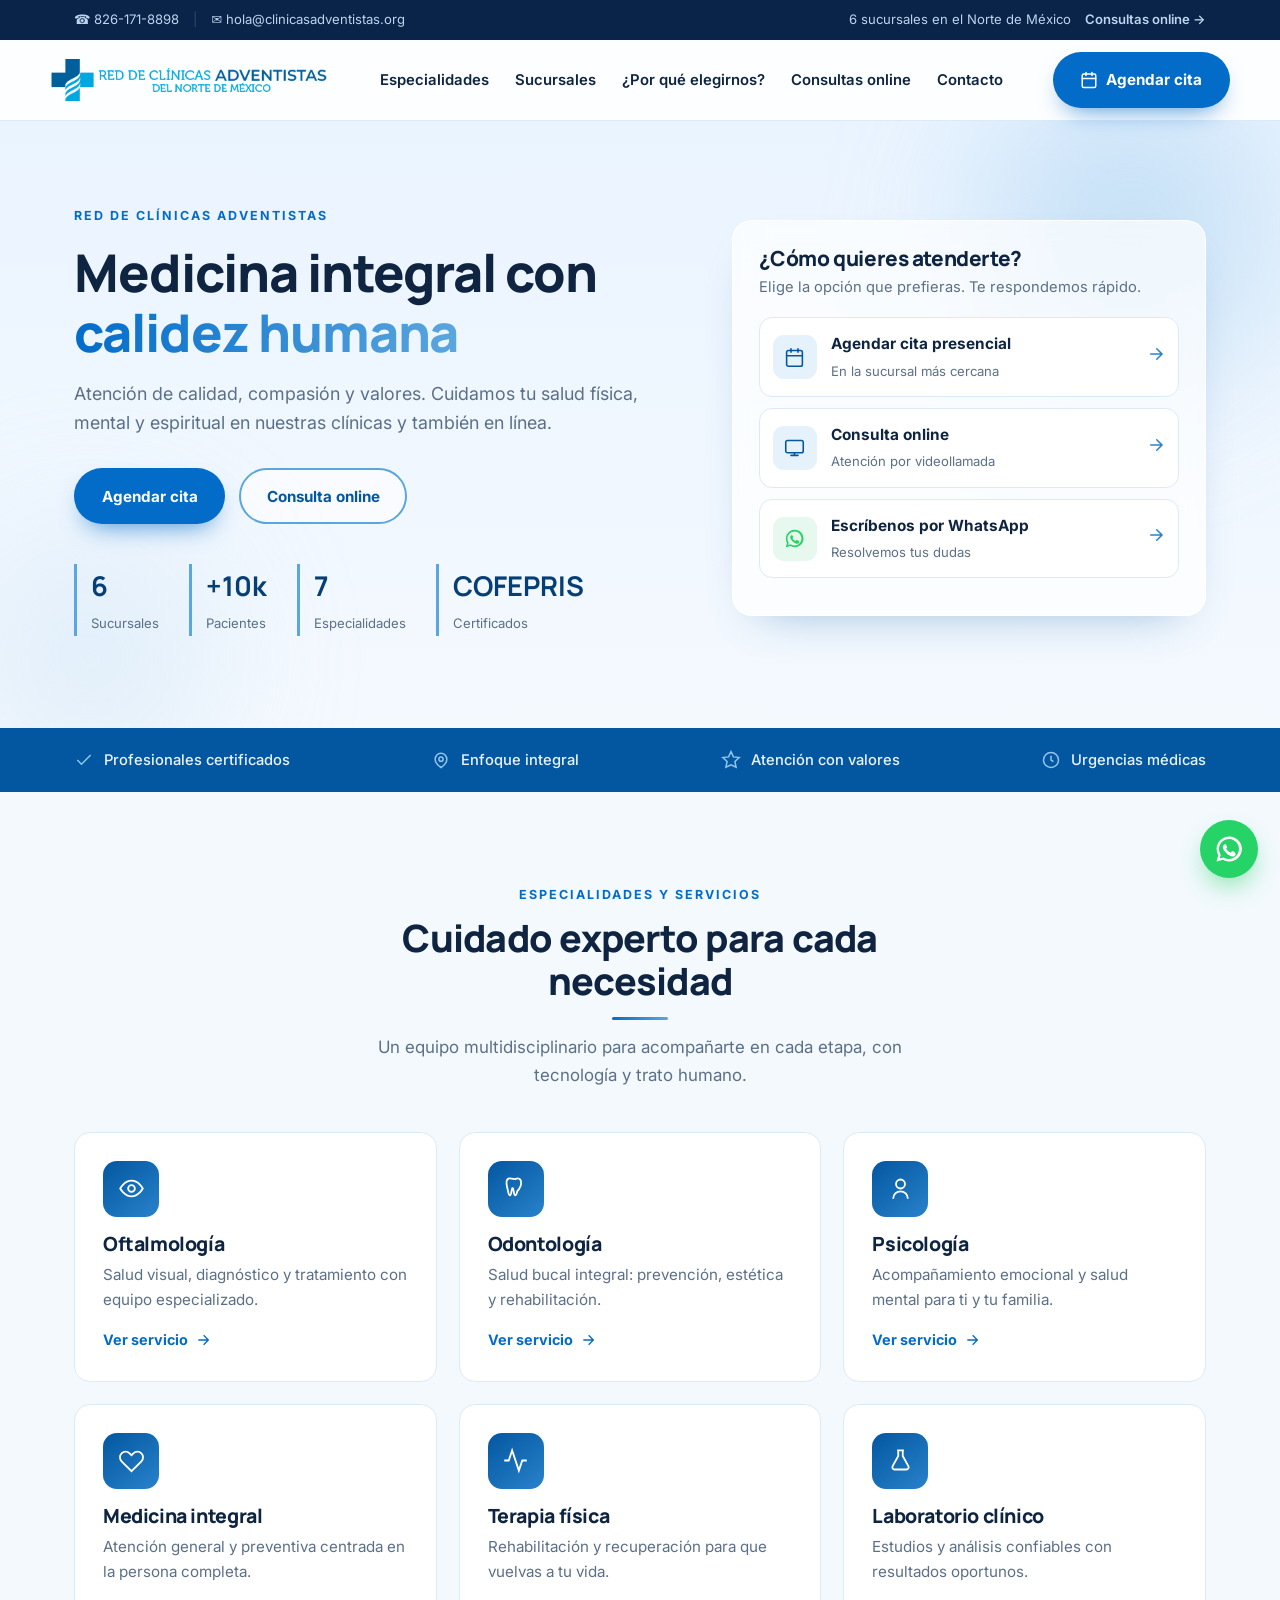
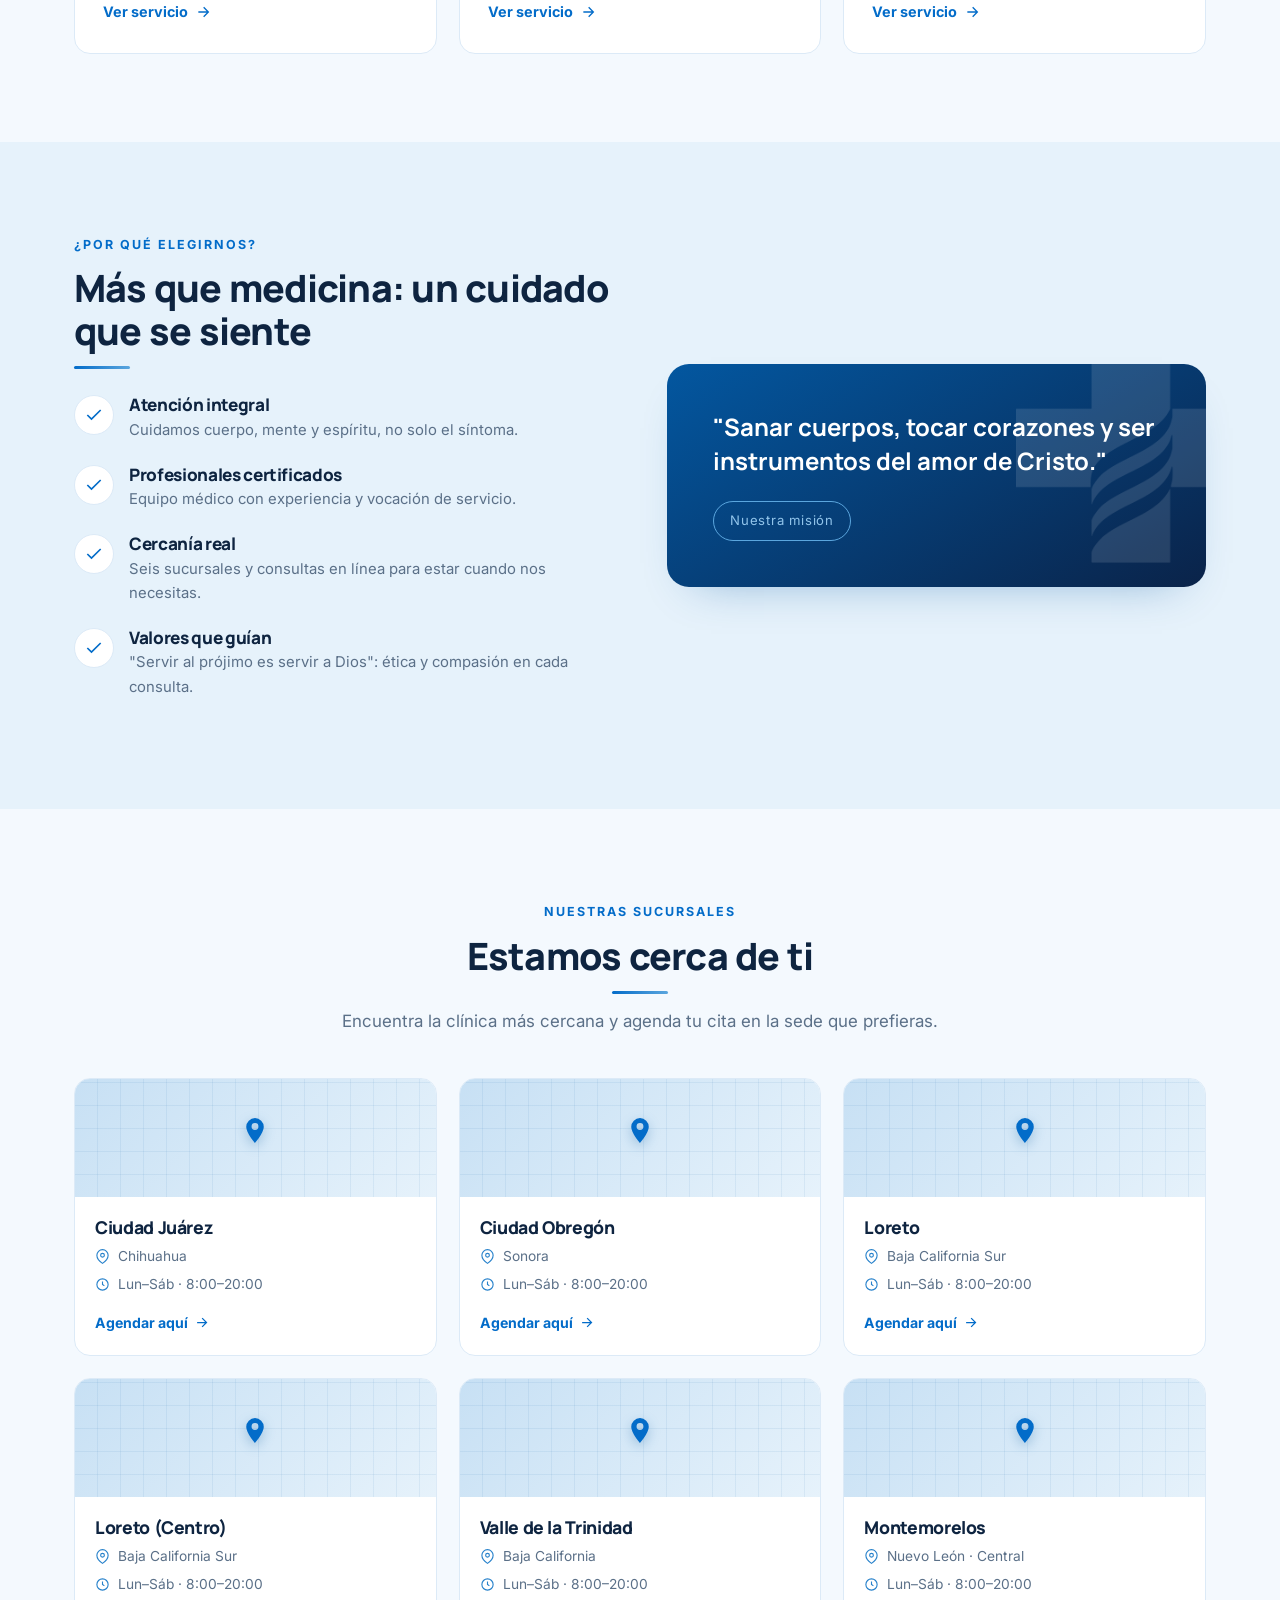
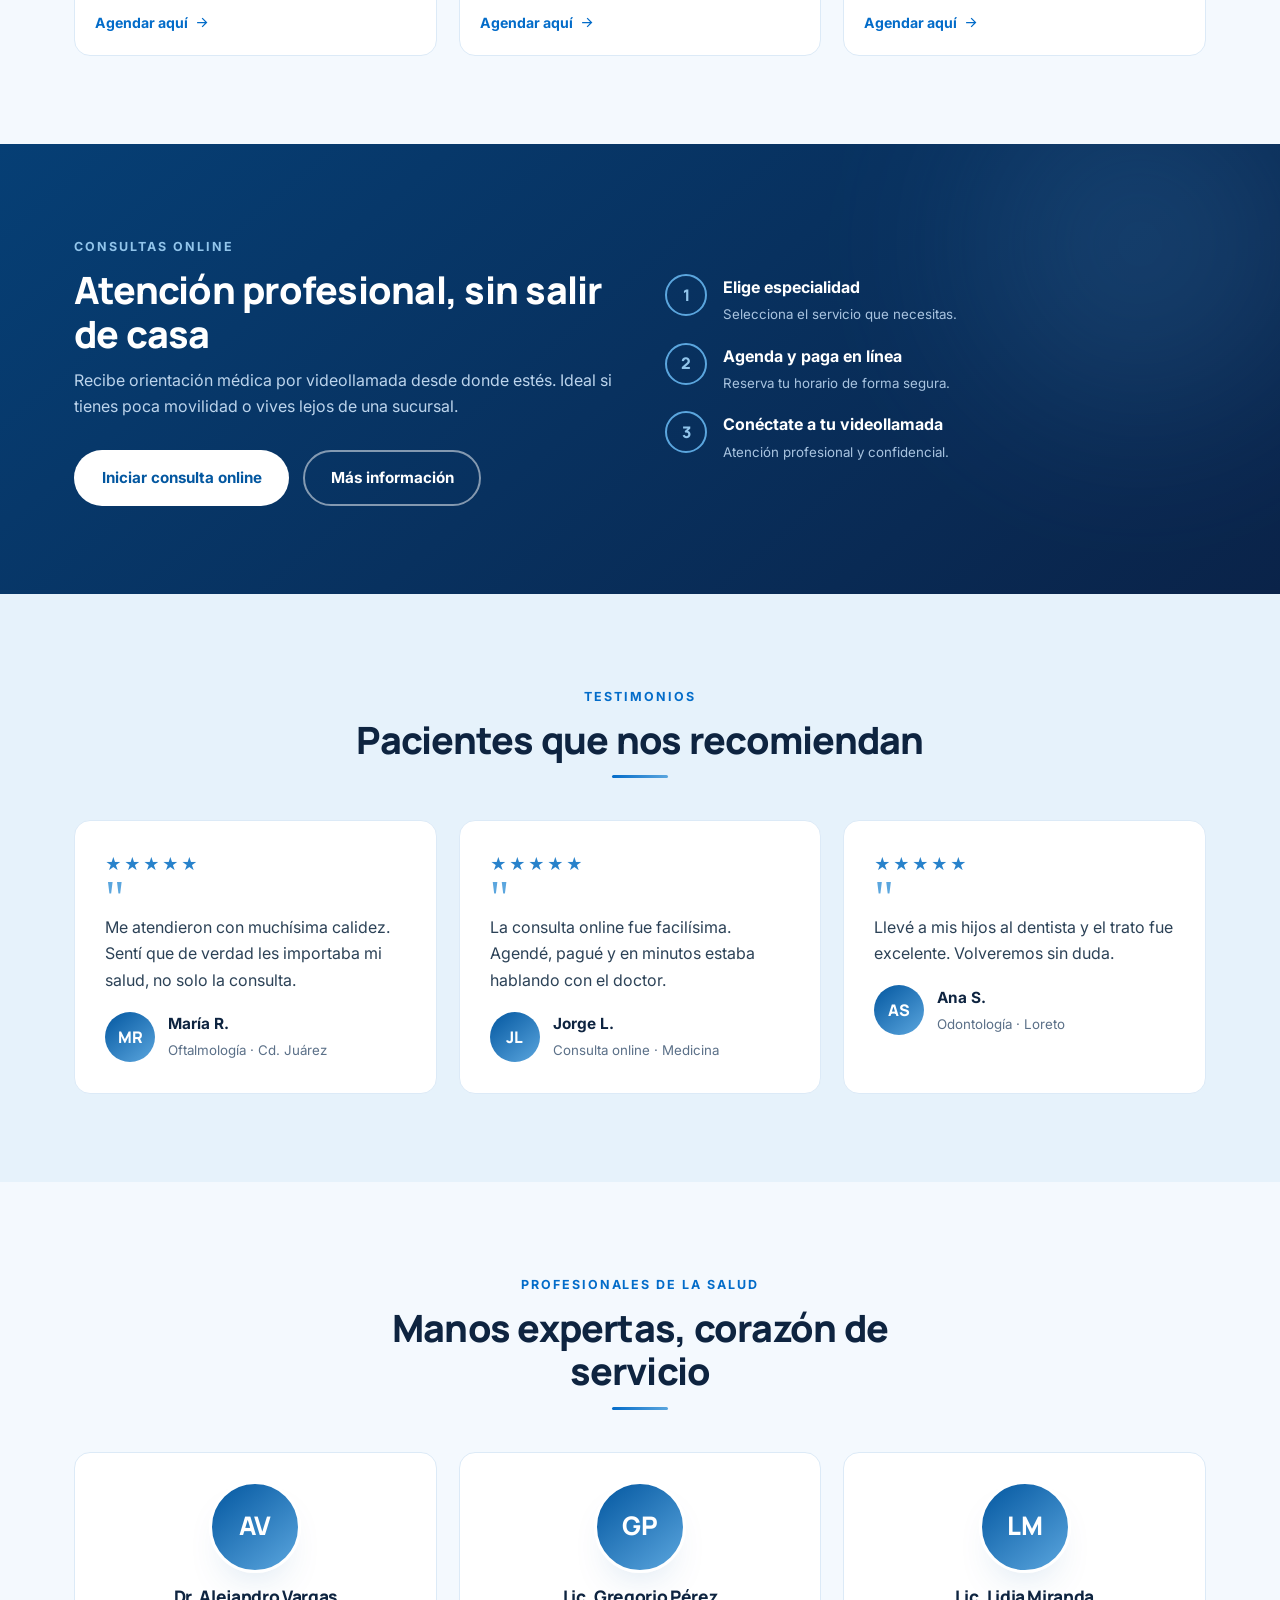
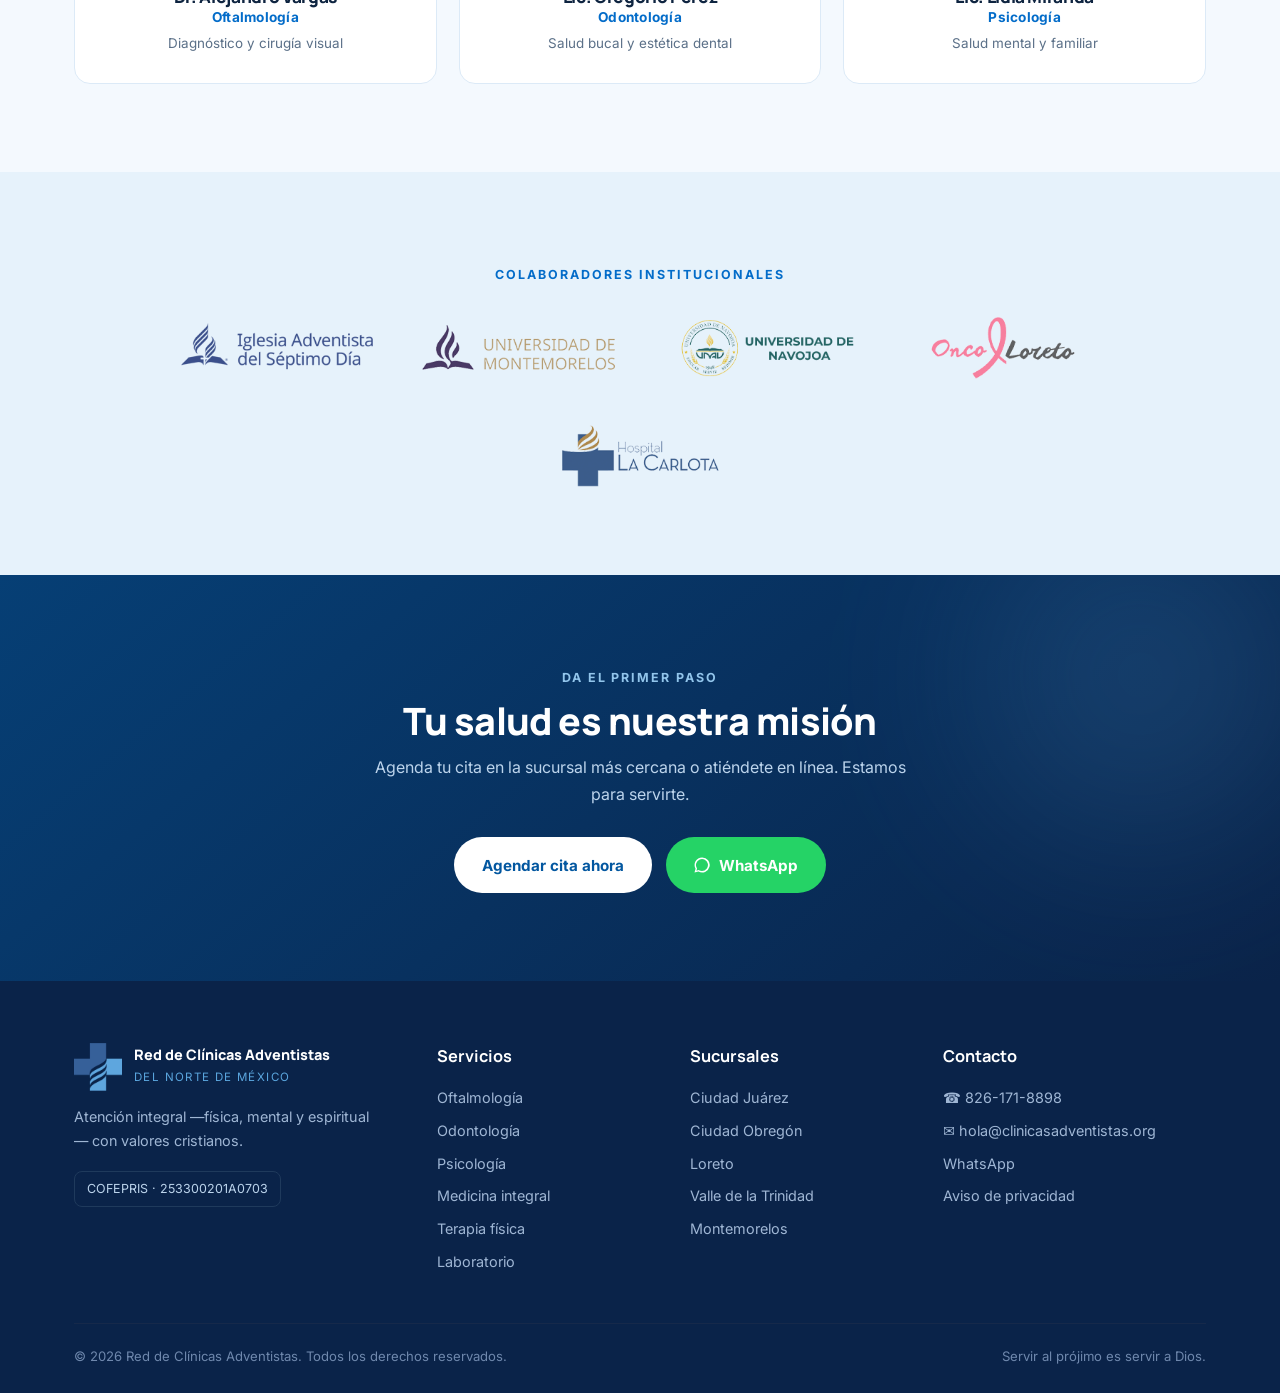
==== web/index.html @ ceff06cd "Rediseñar el sitio con paleta azul, logos oficiales y estructura local - web/: sitio en HTML/CSS/JS " ====
<!DOCTYPE html>
<html lang="es">
<head>
<meta charset="UTF-8">
<meta name="viewport" content="width=device-width, initial-scale=1.0">
<title>Red de Clínicas Adventistas — Tu salud es nuestra misión</title>
<meta name="description" content="Red de Clínicas Adventistas del Norte de México. Atención integral: oftalmología, odontología, psicología, medicina, terapia física y laboratorio. Agenda tu cita presencial o en línea.">
<link rel="icon" href="assets/img/logo-cruz.png">
<link rel="preconnect" href="https://fonts.googleapis.com">
<link rel="preconnect" href="https://fonts.gstatic.com" crossorigin>
<link href="https://fonts.googleapis.com/css2?family=Manrope:wght@500;600;700;800&family=Inter:wght@400;500;600;700&display=swap" rel="stylesheet">
<link rel="stylesheet" href="css/styles.css">
</head>
<body>

<!-- TOPBAR -->
<div class="topbar">
  <div class="wrap">
    <div class="left">
      <a href="tel:8261718898">☎ 826-171-8898</a>
      <span class="sep">|</span>
      <a href="mailto:hola@clinicasadventistas.org">✉ hola@clinicasadventistas.org</a>
    </div>
    <div class="right">
      <span class="hide-sm">6 sucursales en el Norte de México</span>
      <a href="#online" class="link-accent">Consultas online &rarr;</a>
    </div>
  </div>
</div>

<!-- HEADER -->
<header class="site">
  <div class="wrap nav-row">
    <a class="brand" href="#inicio">
      <img src="assets/img/logo.png" alt="Red de Clínicas Adventistas" class="logo-img">
    </a>

    <input type="checkbox" id="navt" class="nav-toggle" hidden>
    <label for="navt" class="hamburger" aria-label="Menú">
      <svg viewBox="0 0 24 24" fill="none" stroke="currentColor" stroke-width="2" stroke-linecap="round"><path d="M3 6h18M3 12h18M3 18h18"/></svg>
    </label>

    <nav class="nav">
      <a href="#especialidades">Especialidades</a>
      <a href="#sucursales">Sucursales</a>
      <a href="#porque">¿Por qué elegirnos?</a>
      <a href="#online">Consultas online</a>
      <a href="#contacto">Contacto</a>
      <a class="btn btn-primary nav-cta-mobile" href="#agendar">Agendar cita</a>
    </nav>

    <a class="btn btn-primary nav-cta" href="#agendar">
      <svg viewBox="0 0 24 24" fill="none" stroke="currentColor" stroke-width="2" stroke-linecap="round"><rect x="3" y="4" width="18" height="18" rx="2"/><path d="M16 2v4M8 2v4M3 10h18"/></svg>
      Agendar cita
    </a>
  </div>
</header>

<!-- HERO -->
<section class="hero" id="inicio">
  <span class="orb orb-1"></span><span class="orb orb-2"></span>
  <div class="wrap">
    <div class="hero-text reveal">
      <span class="eyebrow">Red de Clínicas Adventistas</span>
      <h1>Medicina integral con <span class="grad">calidez humana</span></h1>
      <p class="sub">Atención de calidad, compasión y valores. Cuidamos tu salud física, mental y espiritual en nuestras clínicas y también en línea.</p>
      <div class="hero-cta">
        <a class="btn btn-primary" href="#agendar">Agendar cita</a>
        <a class="btn btn-outline" href="#online">Consulta online</a>
      </div>
      <div class="hero-trust">
        <div><b>6</b><small>Sucursales</small></div>
        <div><b>+10k</b><small>Pacientes</small></div>
        <div><b>7</b><small>Especialidades</small></div>
        <div><b>COFEPRIS</b><small>Certificados</small></div>
      </div>
    </div>

    <div class="bookcard glass reveal">
      <h3>¿Cómo quieres atenderte?</h3>
      <p>Elige la opción que prefieras. Te respondemos rápido.</p>
      <a class="route" href="#agendar">
        <span class="ic"><svg viewBox="0 0 24 24" fill="none" stroke="currentColor" stroke-width="1.8" stroke-linecap="round"><rect x="3" y="4" width="18" height="18" rx="2"/><path d="M16 2v4M8 2v4M3 10h18"/></svg></span>
        <span class="rt"><b>Agendar cita presencial</b><small>En la sucursal más cercana</small></span>
        <span class="arrow"><svg viewBox="0 0 24 24" fill="none" stroke="currentColor" stroke-width="2" stroke-linecap="round"><path d="M5 12h14M13 5l7 7-7 7"/></svg></span>
      </a>
      <a class="route" href="#online">
        <span class="ic"><svg viewBox="0 0 24 24" fill="none" stroke="currentColor" stroke-width="1.8" stroke-linecap="round"><rect x="2" y="4" width="20" height="14" rx="2"/><path d="M8 21h8M12 18v3"/></svg></span>
        <span class="rt"><b>Consulta online</b><small>Atención por videollamada</small></span>
        <span class="arrow"><svg viewBox="0 0 24 24" fill="none" stroke="currentColor" stroke-width="2" stroke-linecap="round"><path d="M5 12h14M13 5l7 7-7 7"/></svg></span>
      </a>
      <a class="route" href="https://wa.me/528261718898" target="_blank" rel="noopener">
        <span class="ic whats"><svg viewBox="0 0 24 24" fill="currentColor"><path d="M12 2a10 10 0 0 0-8.6 15L2 22l5.2-1.4A10 10 0 1 0 12 2zm0 18a8 8 0 0 1-4.1-1.1l-.3-.2-3 .8.8-2.9-.2-.3A8 8 0 1 1 12 20zm4.4-5.6c-.2-.1-1.4-.7-1.6-.8s-.4-.1-.5.1-.6.8-.8 1-.3.2-.5.1a6.6 6.6 0 0 1-3.2-2.8c-.2-.4.2-.4.6-1.2.1-.2 0-.3 0-.5l-.7-1.7c-.2-.5-.4-.4-.5-.4h-.5a1 1 0 0 0-.7.3 3 3 0 0 0-.9 2.2 5.2 5.2 0 0 0 1.1 2.7 11.8 11.8 0 0 0 4.6 4c2.3.9 2.3.6 2.7.6a2.6 2.6 0 0 0 1.7-1.2 2.1 2.1 0 0 0 .1-1.2c0-.1-.2-.2-.4-.3z"/></svg></span>
        <span class="rt"><b>Escríbenos por WhatsApp</b><small>Resolvemos tus dudas</small></span>
        <span class="arrow"><svg viewBox="0 0 24 24" fill="none" stroke="currentColor" stroke-width="2" stroke-linecap="round"><path d="M5 12h14M13 5l7 7-7 7"/></svg></span>
      </a>
    </div>
  </div>
</section>

<!-- TRUST STRIP -->
<div class="strip">
  <div class="wrap">
    <div class="item"><svg viewBox="0 0 24 24" fill="none" stroke="currentColor" stroke-width="1.8"><path d="M20 6 9 17l-5-5"/></svg> Profesionales certificados</div>
    <div class="item"><svg viewBox="0 0 24 24" fill="none" stroke="currentColor" stroke-width="1.8"><path d="M12 21s-7-4.5-7-10a7 7 0 0 1 14 0c0 5.5-7 10-7 10z"/><circle cx="12" cy="11" r="2.5"/></svg> Enfoque integral</div>
    <div class="item"><svg viewBox="0 0 24 24" fill="none" stroke="currentColor" stroke-width="1.8"><path d="M12 2l2.9 6.3 6.9.8-5.1 4.7 1.4 6.8L12 17.8 5.9 20.6l1.4-6.8L2.2 9.1l6.9-.8z"/></svg> Atención con valores</div>
    <div class="item"><svg viewBox="0 0 24 24" fill="none" stroke="currentColor" stroke-width="1.8"><circle cx="12" cy="12" r="9"/><path d="M12 7v5l3 2"/></svg> Urgencias médicas</div>
  </div>
</div>

<!-- ESPECIALIDADES -->
<section class="section" id="especialidades">
  <div class="wrap">
    <div class="head center reveal">
      <span class="eyebrow">Especialidades y servicios</span>
      <h2>Cuidado experto para cada necesidad</h2>
      <div class="divider"></div>
      <p class="lead">Un equipo multidisciplinario para acompañarte en cada etapa, con tecnología y trato humano.</p>
    </div>
    <div class="grid g3 mt">
      <div class="card reveal"><div class="ic"><svg viewBox="0 0 24 24" fill="none" stroke="currentColor" stroke-width="1.6"><circle cx="12" cy="12" r="3"/><path d="M2 12s3.5-7 10-7 10 7 10 7-3.5 7-10 7-10-7-10-7z"/></svg></div><h3>Oftalmología</h3><p>Salud visual, diagnóstico y tratamiento con equipo especializado.</p><a class="more" href="#">Ver servicio <svg viewBox="0 0 24 24" fill="none" stroke="currentColor" stroke-width="2"><path d="M5 12h14M13 5l7 7-7 7"/></svg></a></div>
      <div class="card reveal"><div class="ic"><svg viewBox="0 0 24 24" fill="none" stroke="currentColor" stroke-width="1.6"><path d="M7 3c-2 0-3 1.6-3 4 0 2.5.8 4.5 1.4 7.5.3 1.6.6 3.5 1.6 3.5s1.1-1.8 1.4-3.4l.5-2.3c.2-.8.8-.8 1 0l.5 2.3c.3 1.6.5 3.4 1.5 3.4s1.3-1.9 1.6-3.5C16.2 11.5 17 9.5 17 7c0-2.4-1-4-3-4-1.3 0-2 .6-2.5.6S8.3 3 7 3z"/></svg></div><h3>Odontología</h3><p>Salud bucal integral: prevención, estética y rehabilitación.</p><a class="more" href="#">Ver servicio <svg viewBox="0 0 24 24" fill="none" stroke="currentColor" stroke-width="2"><path d="M5 12h14M13 5l7 7-7 7"/></svg></a></div>
      <div class="card reveal"><div class="ic"><svg viewBox="0 0 24 24" fill="none" stroke="currentColor" stroke-width="1.6"><circle cx="12" cy="8" r="4"/><path d="M5.5 21a6.5 6.5 0 0 1 13 0"/></svg></div><h3>Psicología</h3><p>Acompañamiento emocional y salud mental para ti y tu familia.</p><a class="more" href="#">Ver servicio <svg viewBox="0 0 24 24" fill="none" stroke="currentColor" stroke-width="2"><path d="M5 12h14M13 5l7 7-7 7"/></svg></a></div>
      <div class="card reveal"><div class="ic"><svg viewBox="0 0 24 24" fill="none" stroke="currentColor" stroke-width="1.6"><path d="M20.8 5.6a5 5 0 0 0-7.1 0L12 7.3l-1.7-1.7a5 5 0 1 0-7.1 7.1L12 21.5l8.8-8.8a5 5 0 0 0 0-7.1z"/></svg></div><h3>Medicina integral</h3><p>Atención general y preventiva centrada en la persona completa.</p><a class="more" href="#">Ver servicio <svg viewBox="0 0 24 24" fill="none" stroke="currentColor" stroke-width="2"><path d="M5 12h14M13 5l7 7-7 7"/></svg></a></div>
      <div class="card reveal"><div class="ic"><svg viewBox="0 0 24 24" fill="none" stroke="currentColor" stroke-width="1.6"><path d="M22 12h-4l-3 9L9 3l-3 9H2"/></svg></div><h3>Terapia física</h3><p>Rehabilitación y recuperación para que vuelvas a tu vida.</p><a class="more" href="#">Ver servicio <svg viewBox="0 0 24 24" fill="none" stroke="currentColor" stroke-width="2"><path d="M5 12h14M13 5l7 7-7 7"/></svg></a></div>
      <div class="card reveal"><div class="ic"><svg viewBox="0 0 24 24" fill="none" stroke="currentColor" stroke-width="1.6"><path d="M9 3h6M10 3v5l-5 9a2 2 0 0 0 1.8 3h10.4a2 2 0 0 0 1.8-3l-5-9V3"/></svg></div><h3>Laboratorio clínico</h3><p>Estudios y análisis confiables con resultados oportunos.</p><a class="more" href="#">Ver servicio <svg viewBox="0 0 24 24" fill="none" stroke="currentColor" stroke-width="2"><path d="M5 12h14M13 5l7 7-7 7"/></svg></a></div>
    </div>
  </div>
</section>

<!-- POR QUE ELEGIRNOS -->
<section class="section soft" id="porque">
  <div class="wrap why-grid">
    <div class="reveal">
      <span class="eyebrow">¿Por qué elegirnos?</span>
      <h2>Más que medicina: un cuidado que se siente</h2>
      <div class="divider"></div>
      <div class="features">
        <div class="feature"><span class="ck"><svg viewBox="0 0 24 24" fill="none" stroke="currentColor" stroke-width="2"><path d="M20 6 9 17l-5-5"/></svg></span><div><h4>Atención integral</h4><p>Cuidamos cuerpo, mente y espíritu, no solo el síntoma.</p></div></div>
        <div class="feature"><span class="ck"><svg viewBox="0 0 24 24" fill="none" stroke="currentColor" stroke-width="2"><path d="M20 6 9 17l-5-5"/></svg></span><div><h4>Profesionales certificados</h4><p>Equipo médico con experiencia y vocación de servicio.</p></div></div>
        <div class="feature"><span class="ck"><svg viewBox="0 0 24 24" fill="none" stroke="currentColor" stroke-width="2"><path d="M20 6 9 17l-5-5"/></svg></span><div><h4>Cercanía real</h4><p>Seis sucursales y consultas en línea para estar cuando nos necesitas.</p></div></div>
        <div class="feature"><span class="ck"><svg viewBox="0 0 24 24" fill="none" stroke="currentColor" stroke-width="2"><path d="M20 6 9 17l-5-5"/></svg></span><div><h4>Valores que guían</h4><p>"Servir al prójimo es servir a Dios": ética y compasión en cada consulta.</p></div></div>
      </div>
    </div>
    <div class="why-visual reveal">
      <img src="assets/img/logo-cruz.png" alt="" class="why-mark" aria-hidden="true">
      <div class="q">"Sanar cuerpos, tocar corazones y ser instrumentos del amor de Cristo."</div>
      <span class="badge">Nuestra misión</span>
    </div>
  </div>
</section>

<!-- SUCURSALES -->
<section class="section" id="sucursales">
  <div class="wrap">
    <div class="head center reveal">
      <span class="eyebrow">Nuestras sucursales</span>
      <h2>Estamos cerca de ti</h2>
      <div class="divider"></div>
      <p class="lead">Encuentra la clínica más cercana y agenda tu cita en la sede que prefieras.</p>
    </div>
    <div class="grid g3 mt">
      <div class="branch reveal"><div class="map"><span class="pin"><svg viewBox="0 0 24 24" fill="currentColor"><path d="M12 2a7 7 0 0 0-7 7c0 5 7 13 7 13s7-8 7-13a7 7 0 0 0-7-7zm0 9.5A2.5 2.5 0 1 1 12 6a2.5 2.5 0 0 1 0 5.5z"/></svg></span></div><div class="body"><h4>Ciudad Juárez</h4><div class="meta"><svg viewBox="0 0 24 24" fill="none" stroke="currentColor" stroke-width="1.8"><path d="M21 10c0 7-9 13-9 13s-9-6-9-13a9 9 0 0 1 18 0z"/><circle cx="12" cy="10" r="3"/></svg> Chihuahua</div><div class="meta"><svg viewBox="0 0 24 24" fill="none" stroke="currentColor" stroke-width="1.8"><circle cx="12" cy="12" r="9"/><path d="M12 7v5l3 2"/></svg> Lun–Sáb · 8:00–20:00</div><a class="cta" href="#agendar">Agendar aquí <svg viewBox="0 0 24 24" fill="none" stroke="currentColor" stroke-width="2"><path d="M5 12h14M13 5l7 7-7 7"/></svg></a></div></div>
      <div class="branch reveal"><div class="map"><span class="pin"><svg viewBox="0 0 24 24" fill="currentColor"><path d="M12 2a7 7 0 0 0-7 7c0 5 7 13 7 13s7-8 7-13a7 7 0 0 0-7-7zm0 9.5A2.5 2.5 0 1 1 12 6a2.5 2.5 0 0 1 0 5.5z"/></svg></span></div><div class="body"><h4>Ciudad Obregón</h4><div class="meta"><svg viewBox="0 0 24 24" fill="none" stroke="currentColor" stroke-width="1.8"><path d="M21 10c0 7-9 13-9 13s-9-6-9-13a9 9 0 0 1 18 0z"/><circle cx="12" cy="10" r="3"/></svg> Sonora</div><div class="meta"><svg viewBox="0 0 24 24" fill="none" stroke="currentColor" stroke-width="1.8"><circle cx="12" cy="12" r="9"/><path d="M12 7v5l3 2"/></svg> Lun–Sáb · 8:00–20:00</div><a class="cta" href="#agendar">Agendar aquí <svg viewBox="0 0 24 24" fill="none" stroke="currentColor" stroke-width="2"><path d="M5 12h14M13 5l7 7-7 7"/></svg></a></div></div>
      <div class="branch reveal"><div class="map"><span class="pin"><svg viewBox="0 0 24 24" fill="currentColor"><path d="M12 2a7 7 0 0 0-7 7c0 5 7 13 7 13s7-8 7-13a7 7 0 0 0-7-7zm0 9.5A2.5 2.5 0 1 1 12 6a2.5 2.5 0 0 1 0 5.5z"/></svg></span></div><div class="body"><h4>Loreto</h4><div class="meta"><svg viewBox="0 0 24 24" fill="none" stroke="currentColor" stroke-width="1.8"><path d="M21 10c0 7-9 13-9 13s-9-6-9-13a9 9 0 0 1 18 0z"/><circle cx="12" cy="10" r="3"/></svg> Baja California Sur</div><div class="meta"><svg viewBox="0 0 24 24" fill="none" stroke="currentColor" stroke-width="1.8"><circle cx="12" cy="12" r="9"/><path d="M12 7v5l3 2"/></svg> Lun–Sáb · 8:00–20:00</div><a class="cta" href="#agendar">Agendar aquí <svg viewBox="0 0 24 24" fill="none" stroke="currentColor" stroke-width="2"><path d="M5 12h14M13 5l7 7-7 7"/></svg></a></div></div>
      <div class="branch reveal"><div class="map"><span class="pin"><svg viewBox="0 0 24 24" fill="currentColor"><path d="M12 2a7 7 0 0 0-7 7c0 5 7 13 7 13s7-8 7-13a7 7 0 0 0-7-7zm0 9.5A2.5 2.5 0 1 1 12 6a2.5 2.5 0 0 1 0 5.5z"/></svg></span></div><div class="body"><h4>Loreto (Centro)</h4><div class="meta"><svg viewBox="0 0 24 24" fill="none" stroke="currentColor" stroke-width="1.8"><path d="M21 10c0 7-9 13-9 13s-9-6-9-13a9 9 0 0 1 18 0z"/><circle cx="12" cy="10" r="3"/></svg> Baja California Sur</div><div class="meta"><svg viewBox="0 0 24 24" fill="none" stroke="currentColor" stroke-width="1.8"><circle cx="12" cy="12" r="9"/><path d="M12 7v5l3 2"/></svg> Lun–Sáb · 8:00–20:00</div><a class="cta" href="#agendar">Agendar aquí <svg viewBox="0 0 24 24" fill="none" stroke="currentColor" stroke-width="2"><path d="M5 12h14M13 5l7 7-7 7"/></svg></a></div></div>
      <div class="branch reveal"><div class="map"><span class="pin"><svg viewBox="0 0 24 24" fill="currentColor"><path d="M12 2a7 7 0 0 0-7 7c0 5 7 13 7 13s7-8 7-13a7 7 0 0 0-7-7zm0 9.5A2.5 2.5 0 1 1 12 6a2.5 2.5 0 0 1 0 5.5z"/></svg></span></div><div class="body"><h4>Valle de la Trinidad</h4><div class="meta"><svg viewBox="0 0 24 24" fill="none" stroke="currentColor" stroke-width="1.8"><path d="M21 10c0 7-9 13-9 13s-9-6-9-13a9 9 0 0 1 18 0z"/><circle cx="12" cy="10" r="3"/></svg> Baja California</div><div class="meta"><svg viewBox="0 0 24 24" fill="none" stroke="currentColor" stroke-width="1.8"><circle cx="12" cy="12" r="9"/><path d="M12 7v5l3 2"/></svg> Lun–Sáb · 8:00–20:00</div><a class="cta" href="#agendar">Agendar aquí <svg viewBox="0 0 24 24" fill="none" stroke="currentColor" stroke-width="2"><path d="M5 12h14M13 5l7 7-7 7"/></svg></a></div></div>
      <div class="branch reveal"><div class="map"><span class="pin"><svg viewBox="0 0 24 24" fill="currentColor"><path d="M12 2a7 7 0 0 0-7 7c0 5 7 13 7 13s7-8 7-13a7 7 0 0 0-7-7zm0 9.5A2.5 2.5 0 1 1 12 6a2.5 2.5 0 0 1 0 5.5z"/></svg></span></div><div class="body"><h4>Montemorelos</h4><div class="meta"><svg viewBox="0 0 24 24" fill="none" stroke="currentColor" stroke-width="1.8"><path d="M21 10c0 7-9 13-9 13s-9-6-9-13a9 9 0 0 1 18 0z"/><circle cx="12" cy="10" r="3"/></svg> Nuevo León · Central</div><div class="meta"><svg viewBox="0 0 24 24" fill="none" stroke="currentColor" stroke-width="1.8"><circle cx="12" cy="12" r="9"/><path d="M12 7v5l3 2"/></svg> Lun–Sáb · 8:00–20:00</div><a class="cta" href="#agendar">Agendar aquí <svg viewBox="0 0 24 24" fill="none" stroke="currentColor" stroke-width="2"><path d="M5 12h14M13 5l7 7-7 7"/></svg></a></div></div>
    </div>
  </div>
</section>

<!-- CONSULTAS ONLINE -->
<section class="section dark" id="online">
  <span class="orb orb-d"></span>
  <div class="wrap online-grid">
    <div class="reveal">
      <span class="eyebrow light">Consultas online</span>
      <h2>Atención profesional, sin salir de casa</h2>
      <p class="muted-light">Recibe orientación médica por videollamada desde donde estés. Ideal si tienes poca movilidad o vives lejos de una sucursal.</p>
      <div class="hero-cta">
        <a class="btn btn-white" href="#">Iniciar consulta online</a>
        <a class="btn btn-light-outline" href="#contacto">Más información</a>
      </div>
    </div>
    <div class="steps reveal">
      <div class="step"><span class="n">1</span><div><b>Elige especialidad</b><small>Selecciona el servicio que necesitas.</small></div></div>
      <div class="step"><span class="n">2</span><div><b>Agenda y paga en línea</b><small>Reserva tu horario de forma segura.</small></div></div>
      <div class="step"><span class="n">3</span><div><b>Conéctate a tu videollamada</b><small>Atención profesional y confidencial.</small></div></div>
    </div>
  </div>
</section>

<!-- TESTIMONIOS -->
<section class="section soft" id="testimonios">
  <div class="wrap">
    <div class="head center reveal">
      <span class="eyebrow">Testimonios</span>
      <h2>Pacientes que nos recomiendan</h2>
      <div class="divider"></div>
    </div>
    <div class="grid g3 mt">
      <div class="tcard reveal"><div class="stars">★★★★★</div><div class="quote">"</div><p>Me atendieron con muchísima calidez. Sentí que de verdad les importaba mi salud, no solo la consulta.</p><div class="tperson"><span class="avatar">MR</span><div><b>María R.</b><small>Oftalmología · Cd. Juárez</small></div></div></div>
      <div class="tcard reveal"><div class="stars">★★★★★</div><div class="quote">"</div><p>La consulta online fue facilísima. Agendé, pagué y en minutos estaba hablando con el doctor.</p><div class="tperson"><span class="avatar">JL</span><div><b>Jorge L.</b><small>Consulta online · Medicina</small></div></div></div>
      <div class="tcard reveal"><div class="stars">★★★★★</div><div class="quote">"</div><p>Llevé a mis hijos al dentista y el trato fue excelente. Volveremos sin duda.</p><div class="tperson"><span class="avatar">AS</span><div><b>Ana S.</b><small>Odontología · Loreto</small></div></div></div>
    </div>
  </div>
</section>

<!-- PROFESIONALES -->
<section class="section" id="profesionales">
  <div class="wrap">
    <div class="head center reveal">
      <span class="eyebrow">Profesionales de la salud</span>
      <h2>Manos expertas, corazón de servicio</h2>
      <div class="divider"></div>
    </div>
    <div class="grid g3 mt">
      <div class="card pro reveal"><span class="avatar lg">AV</span><h4>Dr. Alejandro Vargas</h4><div class="spec">Oftalmología</div><small>Diagnóstico y cirugía visual</small></div>
      <div class="card pro reveal"><span class="avatar lg">GP</span><h4>Lic. Gregorio Pérez</h4><div class="spec">Odontología</div><small>Salud bucal y estética dental</small></div>
      <div class="card pro reveal"><span class="avatar lg">LM</span><h4>Lic. Lidia Miranda</h4><div class="spec">Psicología</div><small>Salud mental y familiar</small></div>
    </div>
  </div>
</section>

<!-- COLABORADORES -->
<section class="section soft" id="colaboradores">
  <div class="wrap center">
    <span class="eyebrow reveal">Colaboradores institucionales</span>
    <div class="partners reveal">
      <img src="assets/img/partners/iasd.webp" alt="Iglesia Adventista del Séptimo Día">
      <img src="assets/img/partners/um.webp" alt="Universidad de Montemorelos">
      <img src="assets/img/partners/unav.webp" alt="UNAV">
      <img src="assets/img/partners/concoloreto.webp" alt="Colaborador institucional">
      <img src="assets/img/partners/lacarlota.webp" alt="Hospital La Carlota">
    </div>
  </div>
</section>

<!-- FINAL CTA -->
<section class="section dark finalcta" id="agendar">
  <span class="orb orb-d"></span>
  <div class="wrap center reveal">
    <span class="eyebrow light">Da el primer paso</span>
    <h2>Tu salud es nuestra misión</h2>
    <p class="muted-light center-narrow">Agenda tu cita en la sucursal más cercana o atiéndete en línea. Estamos para servirte.</p>
    <div class="hero-cta center-cta">
      <a class="btn btn-white" href="#">Agendar cita ahora</a>
      <a class="btn btn-whats" href="https://wa.me/528261718898" target="_blank" rel="noopener">
        <svg viewBox="0 0 24 24" fill="currentColor"><path d="M12 2a10 10 0 0 0-8.6 15L2 22l5.2-1.4A10 10 0 1 0 12 2zm0 18a8 8 0 0 1-4.1-1.1l-.3-.2-3 .8.8-2.9-.2-.3A8 8 0 1 1 12 20z"/></svg>
        WhatsApp
      </a>
    </div>
  </div>
</section>

<!-- FOOTER -->
<footer class="site" id="contacto">
  <div class="wrap">
    <div class="fgrid">
      <div>
        <div class="fbrand"><img src="assets/img/logo-cruz.png" alt=""><div><b>Red de Clínicas Adventistas</b><span>Del Norte de México</span></div></div>
        <p class="fabout">Atención integral —física, mental y espiritual— con valores cristianos.</p>
        <span class="fcofe">COFEPRIS · 253300201A0703</span>
      </div>
      <div>
        <h5>Servicios</h5>
        <a href="#">Oftalmología</a><a href="#">Odontología</a><a href="#">Psicología</a>
        <a href="#">Medicina integral</a><a href="#">Terapia física</a><a href="#">Laboratorio</a>
      </div>
      <div>
        <h5>Sucursales</h5>
        <a href="#">Ciudad Juárez</a><a href="#">Ciudad Obregón</a><a href="#">Loreto</a>
        <a href="#">Valle de la Trinidad</a><a href="#">Montemorelos</a>
      </div>
      <div>
        <h5>Contacto</h5>
        <a href="tel:8261718898">☎ 826-171-8898</a>
        <a href="mailto:hola@clinicasadventistas.org">✉ hola@clinicasadventistas.org</a>
        <a href="https://wa.me/528261718898" target="_blank" rel="noopener">WhatsApp</a>
        <a href="#">Aviso de privacidad</a>
      </div>
    </div>
    <div class="fbottom">
      <span>© 2026 Red de Clínicas Adventistas. Todos los derechos reservados.</span>
      <span>Servir al prójimo es servir a Dios.</span>
    </div>
  </div>
</footer>

<a class="fab" href="https://wa.me/528261718898" target="_blank" rel="noopener" aria-label="WhatsApp">
  <svg viewBox="0 0 24 24" fill="currentColor"><path d="M12 2a10 10 0 0 0-8.6 15L2 22l5.2-1.4A10 10 0 1 0 12 2zm0 18a8 8 0 0 1-4.1-1.1l-.3-.2-3 .8.8-2.9-.2-.3A8 8 0 1 1 12 20zm4.4-5.6c-.2-.1-1.4-.7-1.6-.8s-.4-.1-.5.1-.6.8-.8 1-.3.2-.5.1a6.6 6.6 0 0 1-3.2-2.8c-.2-.4.2-.4.6-1.2.1-.2 0-.3 0-.5l-.7-1.7c-.2-.5-.4-.4-.5-.4h-.5a1 1 0 0 0-.7.3 3 3 0 0 0-.9 2.2 5.2 5.2 0 0 0 1.1 2.7 11.8 11.8 0 0 0 4.6 4c2.3.9 2.3.6 2.7.6a2.6 2.6 0 0 0 1.7-1.2 2.1 2.1 0 0 0 .1-1.2c0-.1-.2-.2-.4-.3z"/></svg>
</a>

<script src="js/main.js" defer></script>
</body>
</html>
---- web/css/styles.css ----
/* ============================================================
   Red de Clínicas Adventistas — Estilos
   Paleta azul (c-50 … c-800) · fondos claros · toques glass
   ============================================================ */
:root{
  --c50:#E6F2FB; --c100:#C7E0F4; --c200:#92C5EB; --c300:#5BA6DE; --c400:#2882CB;
  --c500:#036CC9; --c600:#0357A0; --c700:#063F75; --c800:#0A2349;

  --bg:#F4F9FE;            /* fondo general (azul muy claro) */
  --surface:#FFFFFF;       /* tarjetas */
  --ink:#0E2440;           /* texto principal (azul oscuro) */
  --muted:#5B7088;         /* texto secundario */
  --border:#DCEAF7;        /* bordes claros */
  --primary:var(--c500);
  --primary-hover:var(--c600);

  --radius:16px;
  --maxw:1180px;
  --shadow:0 20px 45px -28px rgba(3,87,160,.45);
  --shadow-sm:0 10px 30px -20px rgba(3,87,160,.4);
}
*{box-sizing:border-box;margin:0;padding:0}
html{scroll-behavior:smooth}
body{font-family:'Inter',system-ui,sans-serif;color:var(--ink);background:var(--bg);
  line-height:1.65;-webkit-font-smoothing:antialiased}
h1,h2,h3,h4{font-family:'Manrope','Inter',sans-serif;font-weight:800;line-height:1.15;letter-spacing:-.02em;color:var(--ink)}
a{color:inherit;text-decoration:none}
img{max-width:100%;display:block}
.wrap{max-width:var(--maxw);margin:0 auto;padding:0 24px}
.center{text-align:center}
.mt{margin-top:42px}
.hide-sm{display:inline}

.eyebrow{display:inline-block;font-family:'Inter';font-size:.78rem;font-weight:700;
  letter-spacing:.16em;text-transform:uppercase;color:var(--c500)}
.eyebrow.light{color:var(--c200)}
.divider{width:56px;height:3px;background:linear-gradient(90deg,var(--c500),var(--c300));border-radius:2px;margin:14px 0}
.center .divider{margin:14px auto}
.lead{color:var(--muted);font-size:1.06rem;max-width:62ch}
.center .lead{margin-inline:auto}

/* ---------- Botones ---------- */
.btn{display:inline-flex;align-items:center;gap:.5rem;font-weight:700;font-size:.95rem;
  padding:.85rem 1.6rem;border-radius:999px;border:2px solid transparent;cursor:pointer;
  transition:.22s ease;white-space:nowrap}
.btn svg{width:18px;height:18px}
.btn-primary{background:var(--primary);color:#fff;box-shadow:0 12px 26px -12px rgba(3,108,201,.8)}
.btn-primary:hover{background:var(--primary-hover);transform:translateY(-2px)}
.btn-outline{border-color:var(--c300);color:var(--c600);background:rgba(255,255,255,.6)}
.btn-outline:hover{border-color:var(--c500);background:#fff;transform:translateY(-2px)}
.btn-white{background:#fff;color:var(--c600)}
.btn-white:hover{background:var(--c50);transform:translateY(-2px)}
.btn-light-outline{border-color:rgba(255,255,255,.5);color:#fff}
.btn-light-outline:hover{border-color:#fff;background:rgba(255,255,255,.1)}
.btn-whats{background:#25D366;color:#fff}
.btn-whats:hover{background:#1da851;transform:translateY(-2px)}

/* ---------- Topbar ---------- */
.topbar{background:var(--c800);color:#bcd4ec;font-size:.82rem}
.topbar .wrap{display:flex;justify-content:space-between;align-items:center;gap:16px;padding:9px 24px}
.topbar a{display:inline-flex;align-items:center;gap:6px;color:#bcd4ec}
.topbar a:hover{color:#fff}
.topbar .sep{color:#2c4a73;margin:0 10px}
.topbar .right{display:flex;align-items:center;gap:14px}
.link-accent{color:var(--c200);font-weight:600}

/* ---------- Header ---------- */
header.site{position:sticky;top:0;z-index:50;background:rgba(255,255,255,.8);
  backdrop-filter:blur(14px);-webkit-backdrop-filter:blur(14px);border-bottom:1px solid var(--border)}
.nav-row{display:flex;align-items:center;justify-content:space-between;gap:24px;padding:12px 0}
.brand{display:flex;align-items:center}
.logo-img{height:42px;width:auto}
.nav{display:flex;align-items:center;gap:26px}
.nav a{font-size:.93rem;font-weight:600;color:var(--ink)}
.nav a:hover{color:var(--c500)}
.nav-cta-mobile{display:none}
.hamburger{display:none;cursor:pointer;width:44px;height:44px;border:1px solid var(--border);
  border-radius:11px;place-items:center;background:#fff}
.hamburger svg{width:22px;height:22px;color:var(--c700)}

/* ---------- Hero ---------- */
.hero{position:relative;overflow:hidden;background:linear-gradient(180deg,#EAF4FF 0%,var(--bg) 100%)}
.orb{position:absolute;border-radius:50%;filter:blur(60px);opacity:.55;pointer-events:none;z-index:0}
.orb-1{width:460px;height:460px;background:radial-gradient(circle,var(--c200),transparent 70%);top:-120px;right:-80px}
.orb-2{width:380px;height:380px;background:radial-gradient(circle,var(--c100),transparent 70%);bottom:-120px;left:-100px}
.orb-d{width:520px;height:520px;background:radial-gradient(circle,rgba(91,166,222,.35),transparent 70%);
  top:-160px;right:-120px;filter:blur(70px);opacity:.6}
.hero .wrap{position:relative;z-index:2;display:grid;grid-template-columns:1.12fr .88fr;gap:54px;
  align-items:center;padding:80px 24px 92px}
.hero h1{font-size:3.25rem;margin:16px 0 16px}
.grad{background:linear-gradient(90deg,var(--c500),var(--c300));-webkit-background-clip:text;
  background-clip:text;color:transparent}
.hero .sub{color:var(--muted);font-size:1.12rem;max-width:52ch}
.hero-cta{display:flex;flex-wrap:wrap;gap:14px;margin-top:30px}
.hero-trust{display:flex;gap:30px;margin-top:40px;flex-wrap:wrap}
.hero-trust div{border-left:3px solid var(--c300);padding-left:14px}
.hero-trust b{display:block;font-family:'Manrope';font-size:1.7rem;color:var(--c700)}
.hero-trust small{color:var(--muted);font-size:.82rem}

/* glass card (3 rutas) */
.glass{background:rgba(255,255,255,.7);backdrop-filter:blur(16px);-webkit-backdrop-filter:blur(16px);
  border:1px solid rgba(255,255,255,.9);box-shadow:var(--shadow)}
.bookcard{border-radius:20px;padding:26px}
.bookcard h3{font-size:1.3rem}
.bookcard>p{color:var(--muted);font-size:.92rem;margin:4px 0 18px}
.route{display:flex;align-items:center;gap:14px;padding:13px;border:1px solid var(--border);
  border-radius:13px;margin-bottom:11px;background:#fff;transition:.2s}
.route:hover{border-color:var(--c400);transform:translateX(3px);box-shadow:var(--shadow-sm)}
.route .ic{width:44px;height:44px;border-radius:11px;display:grid;place-items:center;flex:none;
  background:var(--c50);color:var(--c600)}
.route .ic svg{width:21px;height:21px}
.route .ic.whats{background:#e7f9ee;color:#25D366}
.route .rt b{display:block;font-size:.96rem;color:var(--ink)}
.route .rt small{color:var(--muted);font-size:.82rem}
.route .arrow{margin-left:auto;color:var(--c400)}
.route .arrow svg{width:18px;height:18px}

/* ---------- Trust strip ---------- */
.strip{background:var(--c600);color:#eaf4ff}
.strip .wrap{display:flex;flex-wrap:wrap;justify-content:space-between;gap:16px;padding:20px 24px;align-items:center}
.strip .item{display:flex;align-items:center;gap:10px;font-size:.92rem;font-weight:500}
.strip .item svg{width:20px;height:20px;color:var(--c200)}

/* ---------- Secciones ---------- */
.section{padding:88px 0;position:relative;overflow:hidden}
.soft{background:var(--c50)}
.head{max-width:60ch}
.center.head,.center .head{margin-inline:auto}
.head h2,.why-grid h2,.online-grid h2,.finalcta h2{font-size:2.35rem;margin:10px 0 12px}

/* ---------- Grid + tarjetas ---------- */
.grid{display:grid;gap:22px}
.g3{grid-template-columns:repeat(3,1fr)}
.g2{grid-template-columns:repeat(2,1fr)}
.card{background:var(--surface);border:1px solid var(--border);border-radius:var(--radius);padding:28px;transition:.25s}
.card:hover{transform:translateY(-5px);box-shadow:var(--shadow);border-color:var(--c200)}
.card .ic{width:56px;height:56px;border-radius:14px;display:grid;place-items:center;
  background:linear-gradient(140deg,var(--c600),var(--c400));color:#fff;margin-bottom:16px}
.card .ic svg{width:27px;height:27px}
.card h3{font-size:1.22rem;margin-bottom:7px}
.card p{color:var(--muted);font-size:.95rem;margin-bottom:14px}
.more{display:inline-flex;align-items:center;gap:7px;color:var(--c500);font-weight:700;font-size:.9rem}
.more svg{width:16px;height:16px;transition:.2s}
.card:hover .more svg{transform:translateX(4px)}

/* ---------- Por qué elegirnos ---------- */
.why-grid{display:grid;grid-template-columns:1fr 1fr;gap:54px;align-items:center}
.features{margin-top:26px}
.feature{display:flex;gap:15px;margin-bottom:22px}
.feature .ck{width:40px;height:40px;border-radius:50%;background:#fff;color:var(--c500);
  display:grid;place-items:center;flex:none;box-shadow:var(--shadow-sm);border:1px solid var(--border)}
.feature .ck svg{width:20px;height:20px}
.feature h4{font-size:1.07rem;margin-bottom:3px}
.feature p{color:var(--muted);font-size:.93rem}
.why-visual{position:relative;overflow:hidden;border-radius:22px;padding:46px;color:#fff;
  background:linear-gradient(150deg,var(--c600),var(--c800));box-shadow:var(--shadow)}
.why-mark{position:absolute;width:230px;opacity:.12;top:-30px;right:-40px;filter:brightness(0) invert(1)}
.why-visual .q{position:relative;font-family:'Manrope';font-weight:700;font-size:1.5rem;line-height:1.4}
.why-visual .badge{display:inline-block;margin-top:24px;border:1px solid var(--c300);color:var(--c200);
  padding:8px 16px;border-radius:999px;font-size:.82rem;letter-spacing:.06em}

/* ---------- Sucursales ---------- */
.branch{background:var(--surface);border:1px solid var(--border);border-radius:var(--radius);
  overflow:hidden;transition:.25s}
.branch:hover{box-shadow:var(--shadow);transform:translateY(-5px);border-color:var(--c200)}
.branch .map{height:118px;position:relative;background:linear-gradient(135deg,var(--c100),var(--c50))}
.branch .map::after{content:"";position:absolute;inset:0;background:
  repeating-linear-gradient(0deg,transparent 0 22px,rgba(3,87,160,.07) 22px 23px),
  repeating-linear-gradient(90deg,transparent 0 22px,rgba(3,87,160,.07) 22px 23px)}
.branch .pin{position:absolute;top:50%;left:50%;transform:translate(-50%,-60%);color:var(--c500);z-index:2}
.branch .pin svg{width:30px;height:30px;filter:drop-shadow(0 4px 6px rgba(3,87,160,.3))}
.branch .body{padding:20px}
.branch h4{font-size:1.1rem;margin-bottom:8px}
.branch .meta{display:flex;align-items:center;gap:8px;color:var(--muted);font-size:.86rem;margin-bottom:5px}
.branch .meta svg{width:15px;height:15px;color:var(--c400);flex:none}
.branch .cta{display:inline-flex;align-items:center;gap:6px;margin-top:10px;color:var(--c500);font-weight:700;font-size:.88rem}
.branch .cta svg{width:15px;height:15px}

/* ---------- Sección oscura (online / final) ---------- */
.dark{background:linear-gradient(140deg,var(--c700),var(--c800));color:#eaf4ff}
.online-grid{position:relative;z-index:2;display:grid;grid-template-columns:1fr 1fr;gap:50px;align-items:center}
.dark h2{color:#fff}
.muted-light{color:#bcd4ec}
.steps{display:grid;gap:16px}
.step{display:flex;gap:16px;align-items:flex-start}
.step .n{width:42px;height:42px;border-radius:50%;border:2px solid var(--c300);color:var(--c200);
  display:grid;place-items:center;font-family:'Manrope';font-weight:800;flex:none}
.step b{color:#fff;display:block}
.step small{color:#a9c4e0}

/* ---------- Testimonios ---------- */
.tcard{background:var(--surface);border:1px solid var(--border);border-radius:var(--radius);padding:30px;position:relative}
.tcard .stars{color:var(--c400);letter-spacing:2px;font-size:1rem;margin-bottom:8px}
.tcard .quote{font-family:Georgia,serif;font-size:3rem;color:var(--c300);line-height:.5;height:22px}
.tcard p{color:#2c4257;font-size:1rem;margin:6px 0 18px}
.tperson{display:flex;align-items:center;gap:13px}
.avatar{width:50px;height:50px;border-radius:50%;display:grid;place-items:center;color:#fff;
  font-weight:800;font-family:'Manrope';background:linear-gradient(140deg,var(--c600),var(--c300))}
.avatar.lg{width:92px;height:92px;font-size:1.6rem;margin:0 auto 14px;border:3px solid #fff;box-shadow:var(--shadow)}
.tperson b{display:block;font-size:.96rem}
.tperson small{color:var(--muted)}

/* ---------- Profesionales ---------- */
.pro{text-align:center}
.pro h4{font-size:1.08rem}
.pro .spec{color:var(--c500);font-weight:700;font-size:.85rem;letter-spacing:.02em}
.pro small{color:var(--muted);font-size:.84rem}

/* ---------- Colaboradores ---------- */
.partners{display:flex;flex-wrap:wrap;justify-content:center;align-items:center;gap:46px;margin-top:30px}
.partners img{height:62px;width:auto;object-fit:contain;opacity:.85;transition:.25s}
.partners img:hover{opacity:1;transform:translateY(-3px)}

/* ---------- Final CTA ---------- */
.finalcta .center-narrow{max-width:56ch;margin:0 auto}
.center-cta{justify-content:center}

/* ---------- Footer ---------- */
footer.site{background:var(--c800);color:#9fb6d4;font-size:.9rem;padding:62px 0 26px}
.fgrid{display:grid;grid-template-columns:1.5fr 1fr 1fr 1.2fr;gap:34px}
.fbrand{display:flex;align-items:center;gap:12px;margin-bottom:14px}
.fbrand img{height:48px;width:auto}
.fbrand b{color:#fff;font-family:'Manrope';font-weight:800;display:block;line-height:1.15}
.fbrand span{font-size:.72rem;letter-spacing:.12em;text-transform:uppercase;color:var(--c300)}
.fabout{max-width:34ch;margin-bottom:6px}
footer h5{color:#fff;font-family:'Manrope';font-size:1.02rem;margin-bottom:16px;font-weight:700}
footer a{display:block;color:#9fb6d4;margin-bottom:9px}
footer a:hover{color:var(--c200)}
.fcofe{display:inline-block;margin-top:12px;border:1px solid #1f3a5c;border-radius:8px;padding:7px 12px;font-size:.78rem;color:#bcd4ec}
.fbottom{border-top:1px solid #16294a;margin-top:40px;padding-top:22px;display:flex;
  justify-content:space-between;flex-wrap:wrap;gap:12px;font-size:.82rem;color:#6f88ad}

/* ---------- WhatsApp flotante ---------- */
.fab{position:fixed;right:22px;bottom:22px;width:58px;height:58px;border-radius:50%;background:#25D366;
  display:grid;place-items:center;box-shadow:0 12px 28px -8px rgba(37,211,102,.7);z-index:60;transition:.2s}
.fab svg{width:30px;height:30px;color:#fff}
.fab:hover{transform:scale(1.07)}

/* ---------- Reveal (progresivo: visible sin JS) ---------- */
body.reveal-on .reveal{opacity:0;transform:translateY(18px);transition:opacity .6s ease,transform .6s ease}
body.reveal-on .reveal.in{opacity:1;transform:none}

/* ---------- Responsive ---------- */
@media (max-width:980px){
  .hero .wrap,.why-grid,.online-grid{grid-template-columns:1fr;gap:38px}
  .hero h1{font-size:2.6rem}
  .g3{grid-template-columns:repeat(2,1fr)}
  .fgrid{grid-template-columns:1fr 1fr}
}
@media (max-width:760px){
  .nav-cta{display:none}
  .hamburger{display:grid}
  .nav{display:none;position:absolute;top:100%;left:0;right:0;flex-direction:column;align-items:flex-start;
    background:#fff;border-bottom:1px solid var(--border);padding:18px 24px;gap:16px;box-shadow:var(--shadow)}
  .nav-toggle:checked ~ .nav{display:flex}
  .nav-cta-mobile{display:inline-flex}
  .hide-sm,.topbar .sep{display:none}
  .section{padding:60px 0}
  .g3,.g2,.fgrid{grid-template-columns:1fr}
  .hero h1{font-size:2.15rem}
  .head h2,.why-grid h2,.online-grid h2,.finalcta h2{font-size:1.85rem}
  .hero-trust{gap:18px}
  .partners{gap:30px}
  .partners img{height:48px}
}
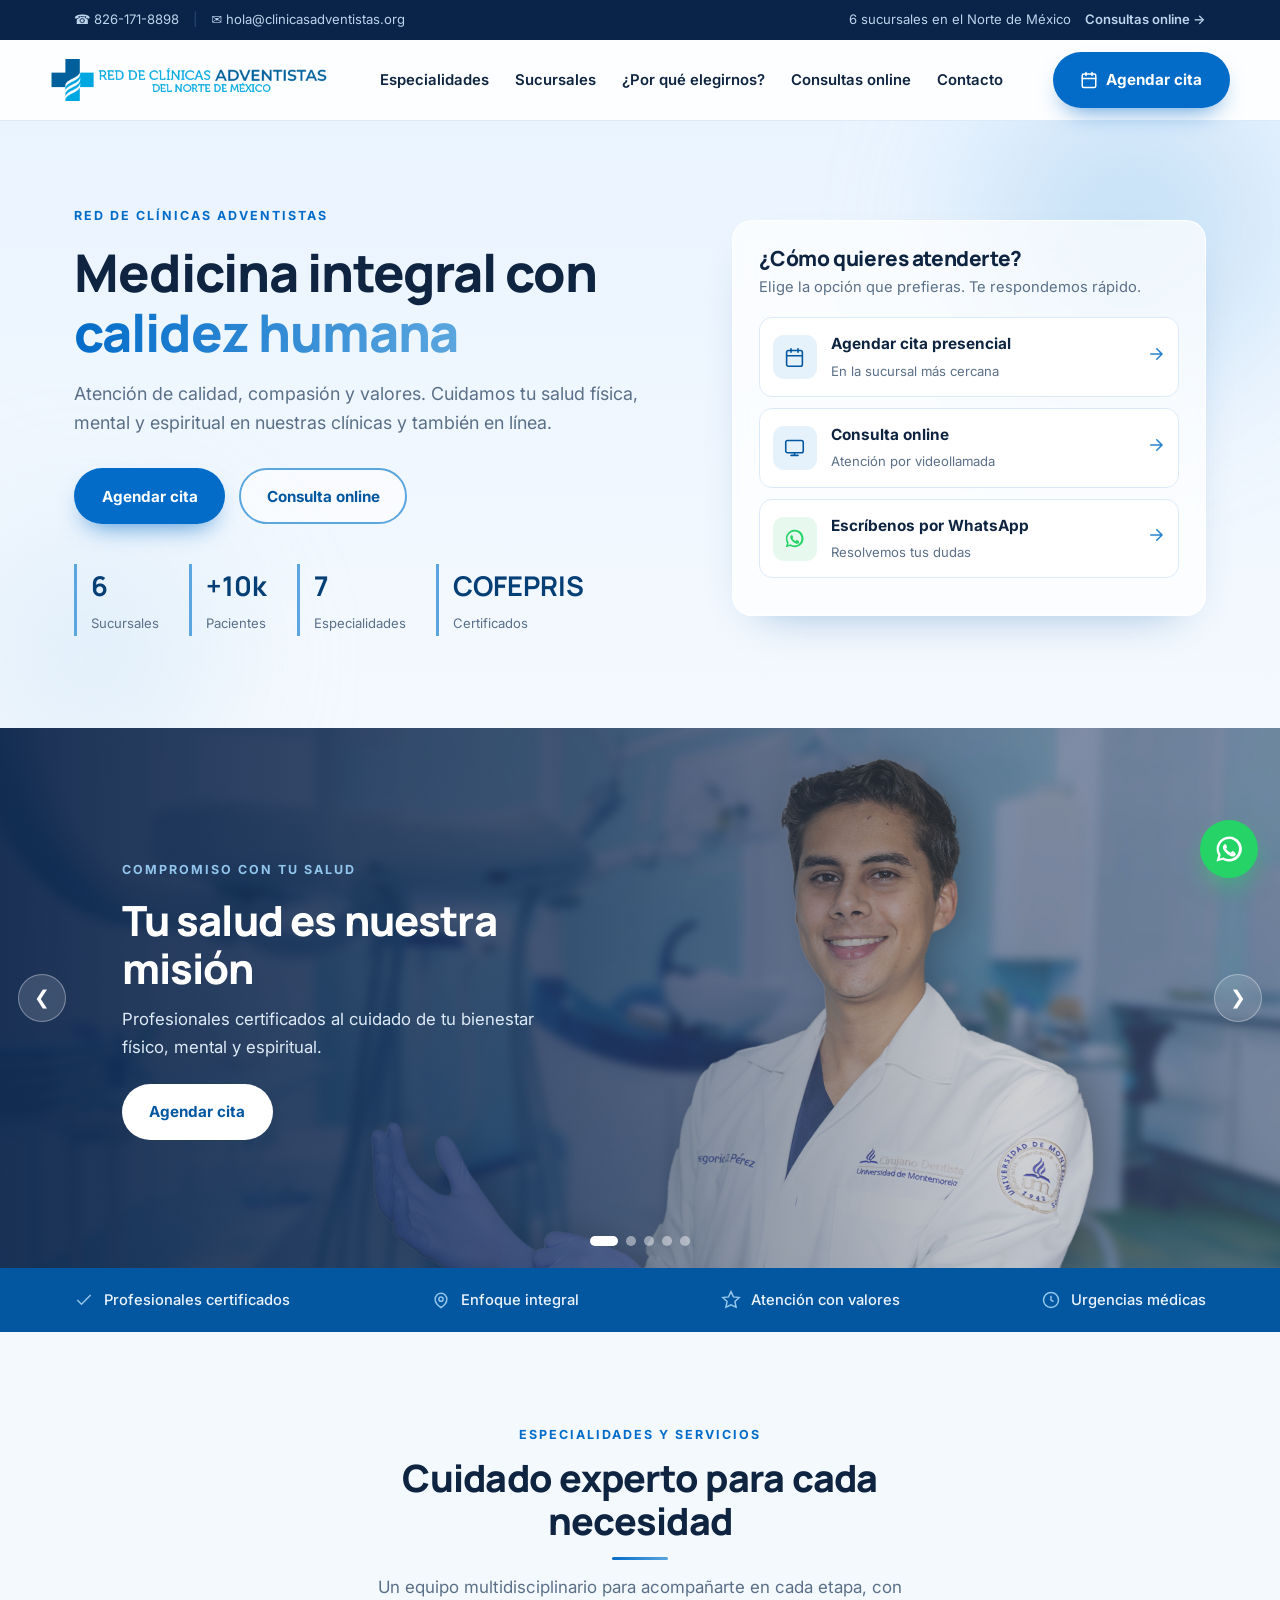
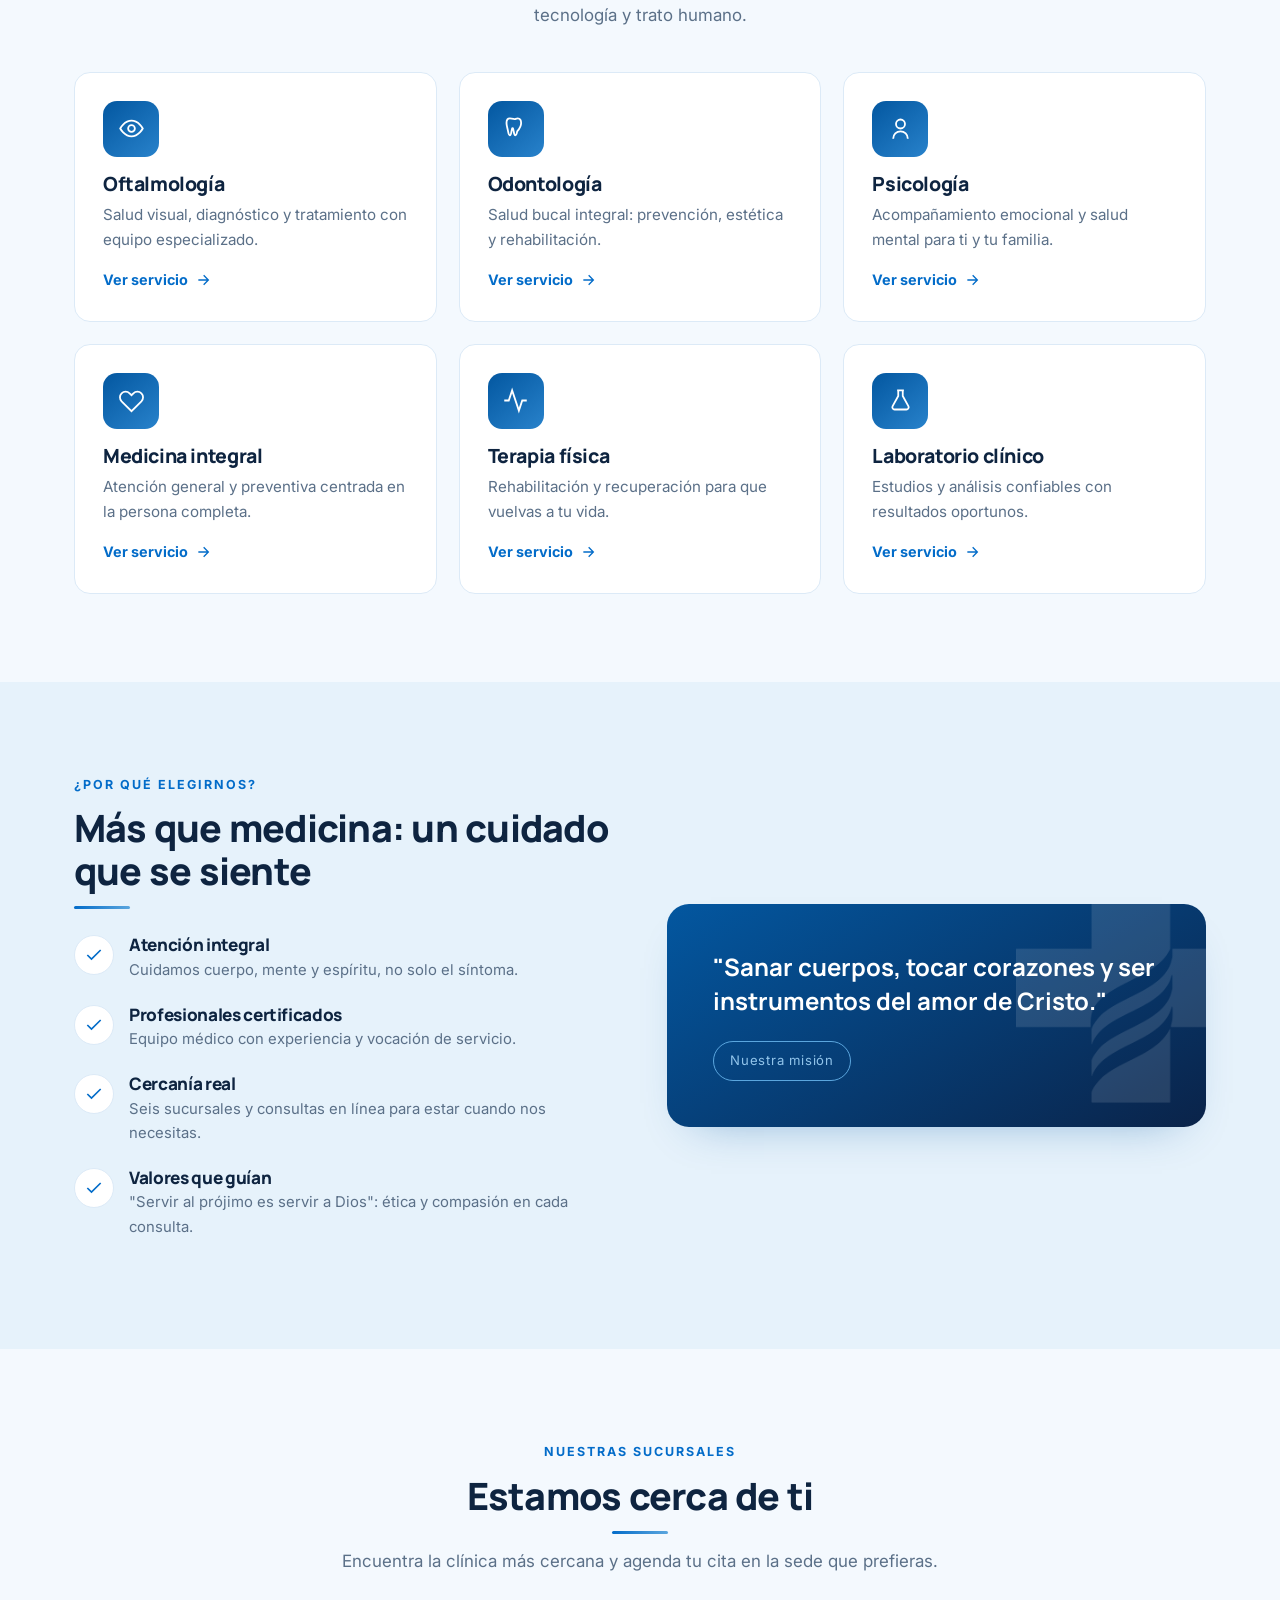
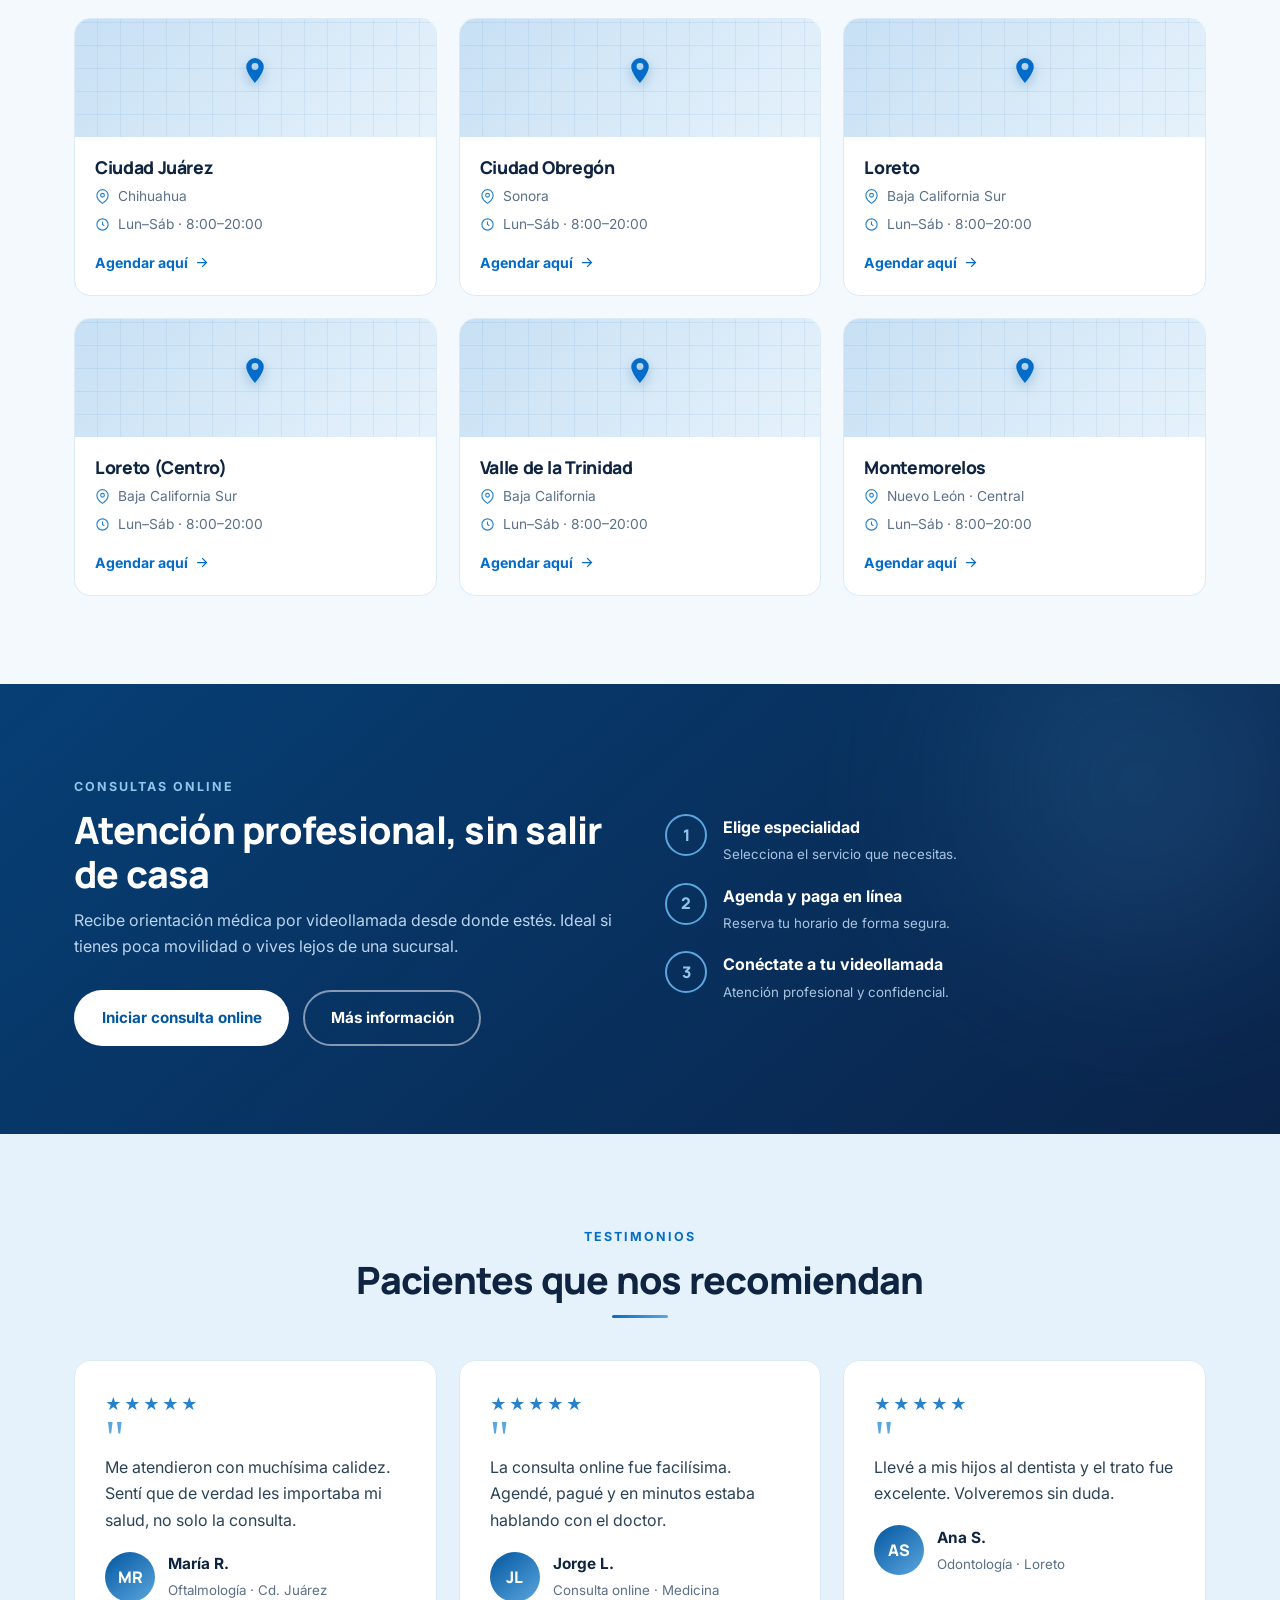
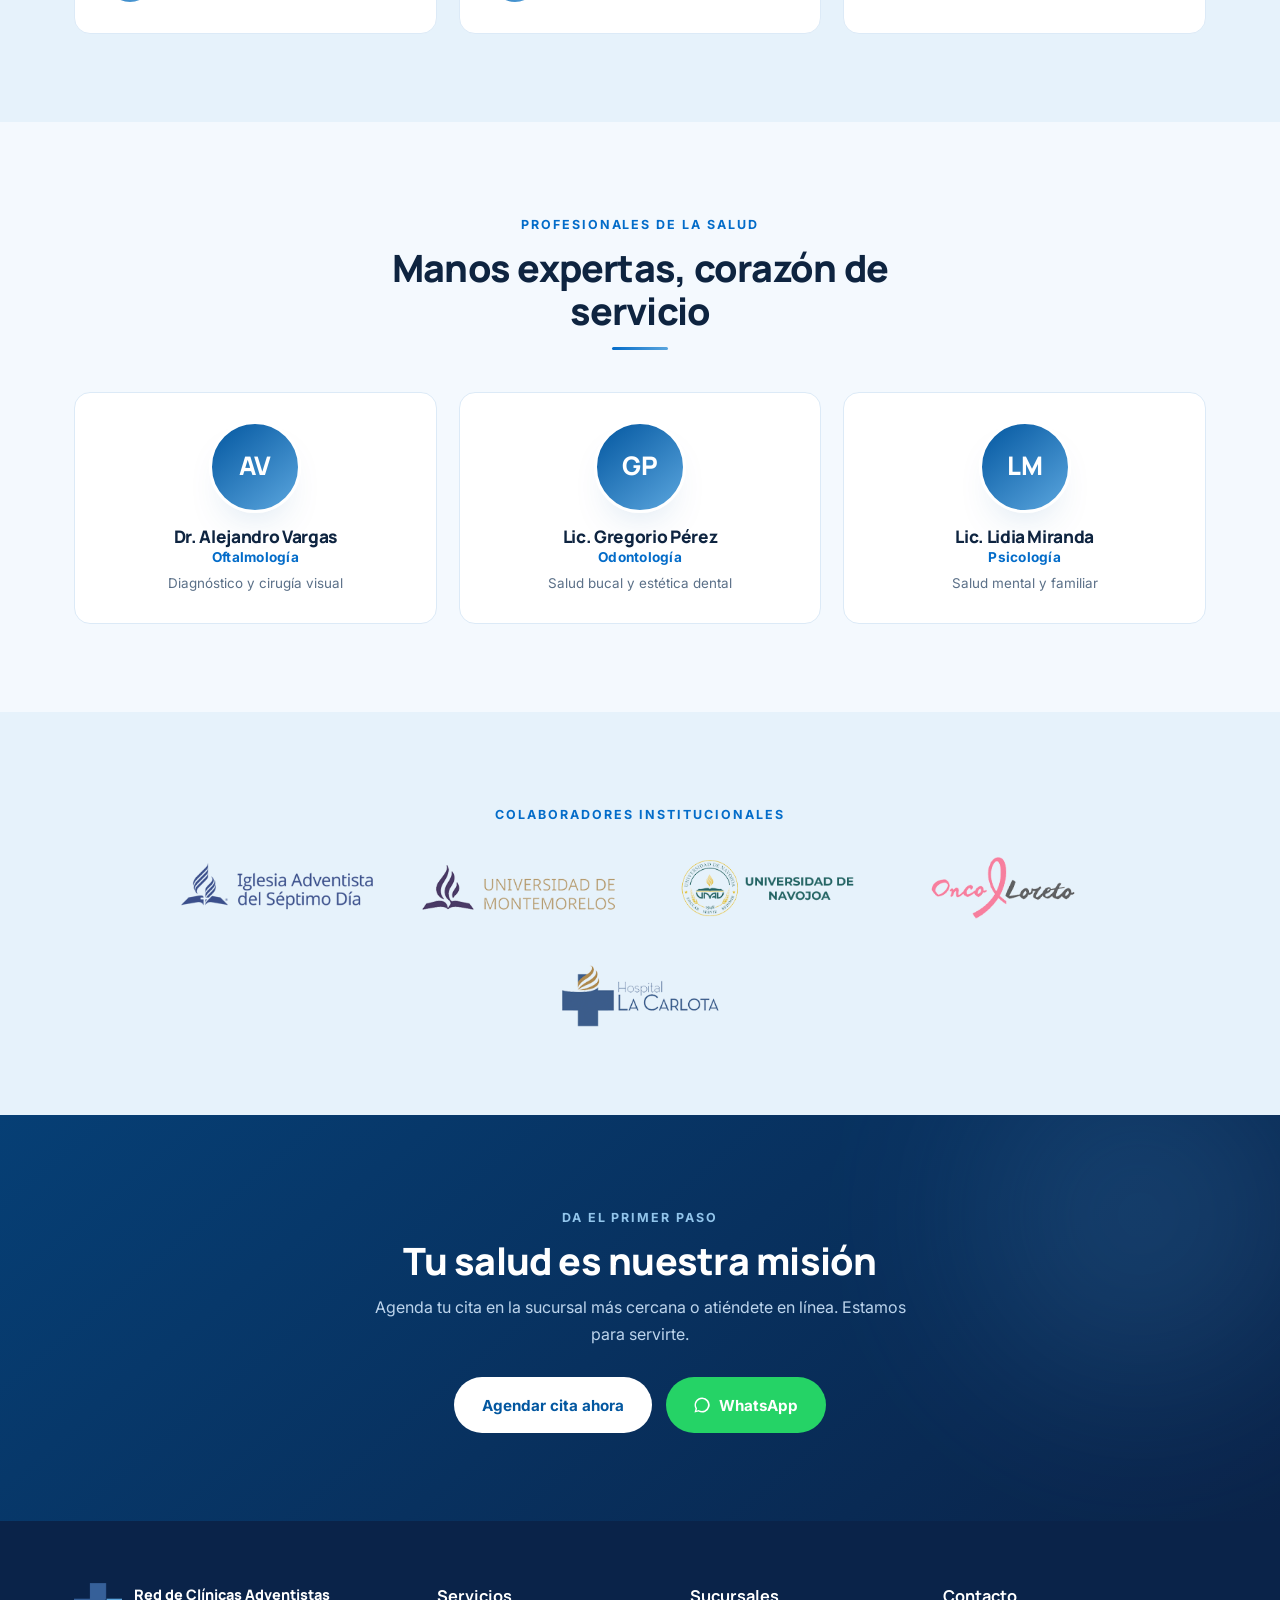
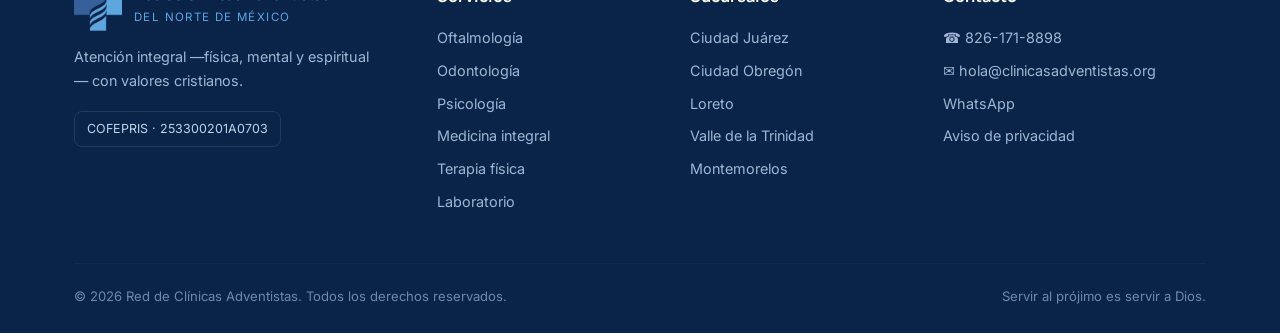
==== commit 2b356ef2: "Añadir slider en la home con fotos del sitio original - Sección hero-slider entre el hero y la franj" ====
--- a/web/index.html
+++ b/web/index.html
@@ -98,6 +98,55 @@
   </div>
 </section>
 
+<!-- SLIDER -->
+<section class="hero-slider" aria-label="Galería de la red de clínicas">
+  <div class="hslider" id="hslider">
+    <div class="hslide active" style="background-image:url('assets/img/slider/slider1.jpg')">
+      <div class="hslide-caption">
+        <span class="eyebrow light">Compromiso con tu salud</span>
+        <h2>Tu salud es nuestra misión</h2>
+        <p>Profesionales certificados al cuidado de tu bienestar físico, mental y espiritual.</p>
+        <a class="btn btn-white" href="#agendar">Agendar cita</a>
+      </div>
+    </div>
+    <div class="hslide" style="background-image:url('assets/img/slider/slider2.jpg')">
+      <div class="hslide-caption">
+        <span class="eyebrow light">Salud con principios cristianos</span>
+        <h2>Tratamientos médicos de calidad</h2>
+        <p>Ética, compasión y excelencia clínica en cada consulta.</p>
+        <a class="btn btn-white" href="#especialidades">Ver especialidades</a>
+      </div>
+    </div>
+    <div class="hslide" style="background-image:url('assets/img/slider/slider3.jpg')">
+      <div class="hslide-caption">
+        <span class="eyebrow light">Atención cercana</span>
+        <h2>Tu bienestar es nuestra prioridad</h2>
+        <p>Seis sucursales en el norte de México listas para atenderte.</p>
+        <a class="btn btn-white" href="#sucursales">Ver sucursales</a>
+      </div>
+    </div>
+    <div class="hslide" style="background-image:url('assets/img/slider/slider4.jpg')">
+      <div class="hslide-caption">
+        <span class="eyebrow light">Enfoque integral</span>
+        <h2>Cuidamos tu salud y tu vida</h2>
+        <p>Atendemos cuerpo, mente y espíritu — no solo el síntoma.</p>
+        <a class="btn btn-white" href="#porque">¿Por qué elegirnos?</a>
+      </div>
+    </div>
+    <div class="hslide" style="background-image:url('assets/img/slider/slider5.jpg')">
+      <div class="hslide-caption">
+        <span class="eyebrow light">Consultas online</span>
+        <h2>Atención profesional, sin salir de casa</h2>
+        <p>Videollamadas con médicos certificados, fácil y seguro.</p>
+        <a class="btn btn-white" href="#online">Iniciar consulta online</a>
+      </div>
+    </div>
+    <button class="hslide-arrow prev" aria-label="Anterior">&#10094;</button>
+    <button class="hslide-arrow next" aria-label="Siguiente">&#10095;</button>
+    <div class="hslide-dots" role="tablist" aria-label="Slides"></div>
+  </div>
+</section>
+
 <!-- TRUST STRIP -->
 <div class="strip">
   <div class="wrap">
--- a/web/css/styles.css
+++ b/web/css/styles.css
@@ -229,6 +229,43 @@
 .fcofe{display:inline-block;margin-top:12px;border:1px solid #1f3a5c;border-radius:8px;padding:7px 12px;font-size:.78rem;color:#bcd4ec}
 .fbottom{border-top:1px solid #16294a;margin-top:40px;padding-top:22px;display:flex;
   justify-content:space-between;flex-wrap:wrap;gap:12px;font-size:.82rem;color:#6f88ad}
+
+/* ---------- Slider (hero gallery) ---------- */
+.hero-slider{background:var(--c800);padding:0}
+.hslider{position:relative;height:540px;overflow:hidden}
+.hslide{position:absolute;inset:0;background-size:cover;background-position:center;
+  opacity:0;transition:opacity 1s ease;display:flex;align-items:center;pointer-events:none}
+.hslide.active{opacity:1;pointer-events:auto}
+.hslide::before{content:"";position:absolute;inset:0;
+  background:linear-gradient(90deg,rgba(10,35,73,.88) 0%,rgba(10,35,73,.55) 45%,rgba(10,35,73,.05) 80%);
+  pointer-events:none}
+.hslide-caption{position:relative;z-index:2;color:#fff;padding:0 32px;max-width:560px;margin-left:7%}
+.hslide-caption .eyebrow.light{color:var(--c200);display:inline-block;margin-bottom:10px}
+.hslide-caption h2{color:#fff;font-size:2.6rem;line-height:1.15;margin:6px 0 14px}
+.hslide-caption p{color:#dceaf7;max-width:42ch;margin-bottom:22px;font-size:1.05rem}
+.hslide-arrow{position:absolute;top:50%;transform:translateY(-50%);
+  background:rgba(255,255,255,.14);border:1px solid rgba(255,255,255,.35);color:#fff;
+  width:48px;height:48px;border-radius:50%;cursor:pointer;font-size:1.2rem;z-index:3;
+  backdrop-filter:blur(8px);-webkit-backdrop-filter:blur(8px);transition:.2s;
+  display:grid;place-items:center;line-height:1;padding:0}
+.hslide-arrow:hover{background:rgba(255,255,255,.28);transform:translateY(-50%) scale(1.07)}
+.hslide-arrow.prev{left:18px}
+.hslide-arrow.next{right:18px}
+.hslide-dots{position:absolute;bottom:22px;left:50%;transform:translateX(-50%);
+  display:flex;gap:8px;z-index:3}
+.hslide-dots button{width:10px;height:10px;border-radius:50%;border:none;
+  background:rgba(255,255,255,.45);cursor:pointer;padding:0;transition:.3s}
+.hslide-dots button.active{background:#fff;width:28px;border-radius:5px}
+.hslide-dots button:hover{background:rgba(255,255,255,.8)}
+@media (max-width:760px){
+  .hslider{height:440px}
+  .hslide-caption h2{font-size:1.7rem}
+  .hslide-caption{margin-left:0;padding:0 24px;max-width:none}
+  .hslide-caption p{font-size:.96rem}
+  .hslide-arrow{width:38px;height:38px;font-size:1rem}
+  .hslide-arrow.prev{left:10px}
+  .hslide-arrow.next{right:10px}
+}
 
 /* ---------- WhatsApp flotante ---------- */
 .fab{position:fixed;right:22px;bottom:22px;width:58px;height:58px;border-radius:50%;background:#25D366;
